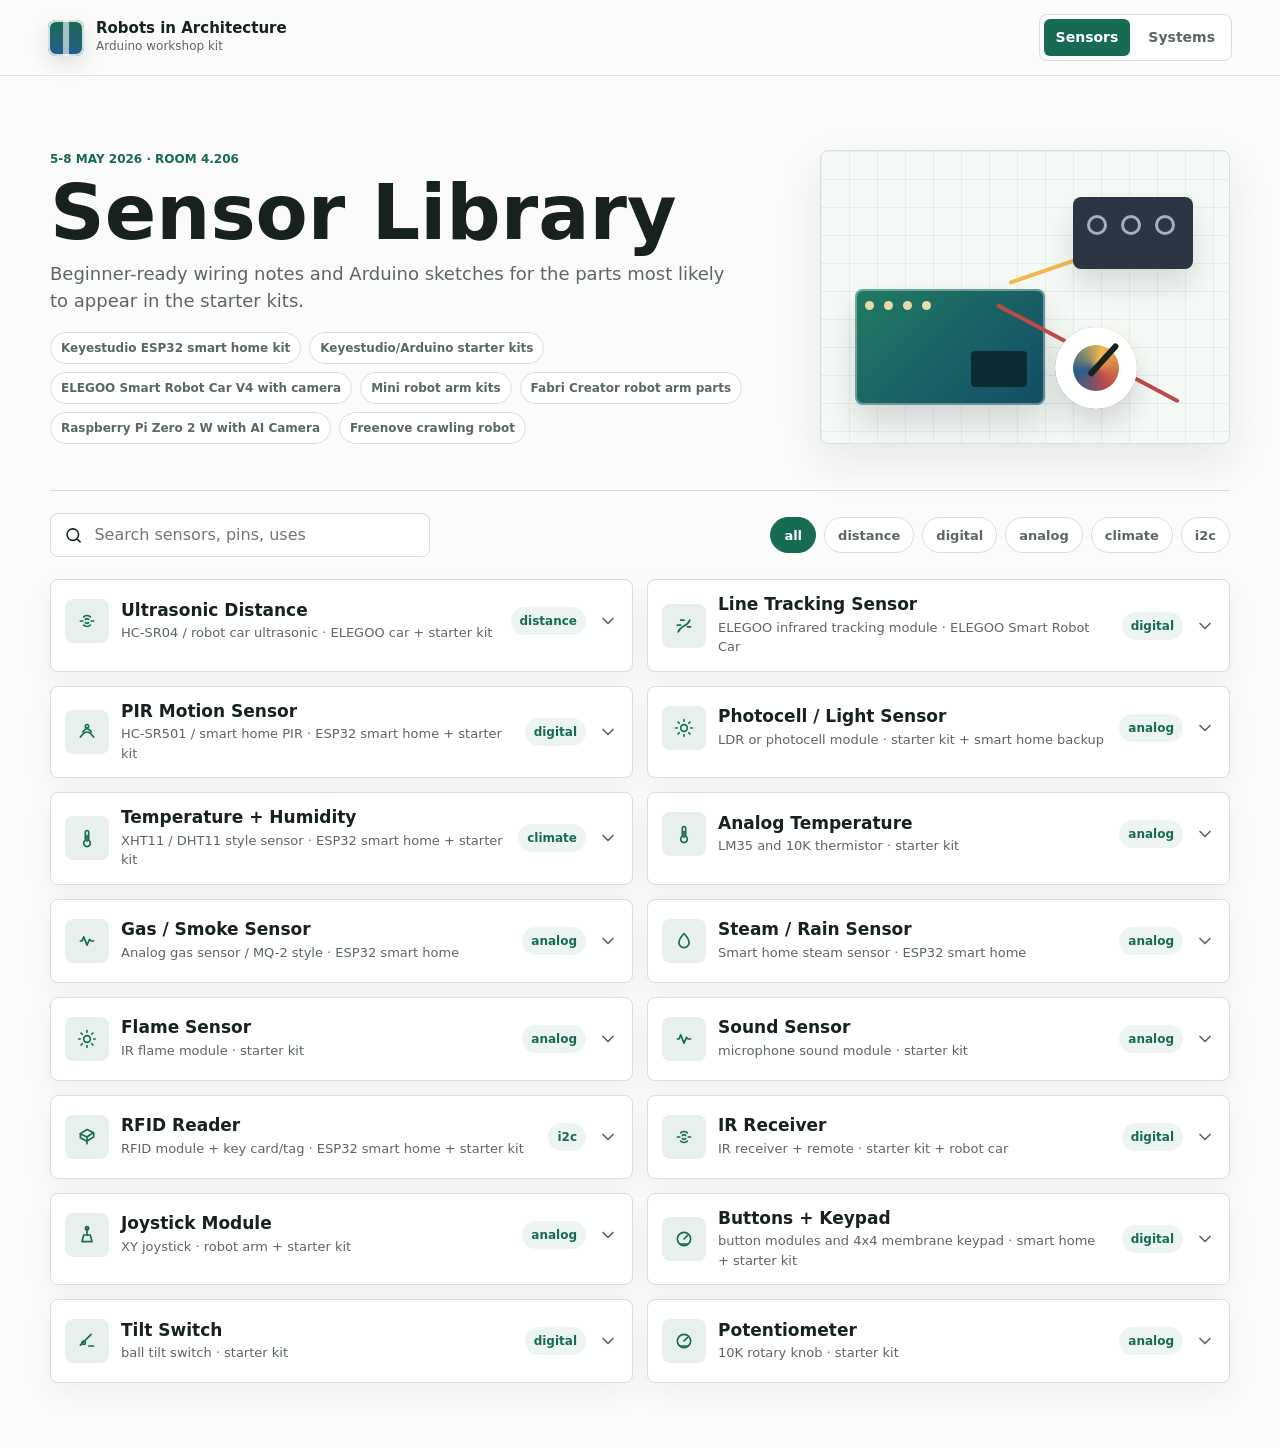
==== index.html @ 3477a8b8 "Build robotics workshop website" ====
<!doctype html>
<html lang="en">
  <head>
    <meta charset="utf-8">
    <meta name="viewport" content="width=device-width, initial-scale=1">
    <title>Robots in Architecture - Sensor Library</title>
    <link rel="stylesheet" href="styles.css">
  </head>
  <body data-page="sensors">
    <header class="topbar">
      <a class="brand" href="index.html" aria-label="Robots in Architecture">
        <span class="brand-mark" aria-hidden="true"></span>
        <span>
          <strong>Robots in Architecture</strong>
          <small>Arduino workshop kit</small>
        </span>
      </a>
      <nav class="nav-links" aria-label="Primary">
        <a class="active" href="index.html">Sensors</a>
        <a href="examples.html">Systems</a>
      </nav>
    </header>

    <main>
      <section class="workshop-strip" aria-labelledby="page-title">
        <div class="workshop-copy">
          <p class="eyebrow">5-8 May 2026 · Room 4.206</p>
          <h1 id="page-title">Sensor Library</h1>
          <p>Beginner-ready wiring notes and Arduino sketches for the parts most likely to appear in the starter kits.</p>
          <div class="inventory-pills" id="inventory-pills" aria-label="Available hardware"></div>
        </div>
        <div class="bench-visual" aria-hidden="true">
          <div class="board">
            <span></span><span></span><span></span><span></span>
            <b></b>
          </div>
          <div class="wire wire-a"></div>
          <div class="wire wire-b"></div>
          <div class="sensor-chip">
            <i></i><i></i><i></i>
          </div>
          <div class="servo-dial"></div>
        </div>
      </section>

      <section class="controls" aria-label="Sensor filters">
        <label class="search">
          <svg viewBox="0 0 24 24" aria-hidden="true"><path d="m21 21-4.3-4.3m2.3-5.2a7.5 7.5 0 1 1-15 0 7.5 7.5 0 0 1 15 0Z"/></svg>
          <input id="sensor-search" type="search" placeholder="Search sensors, pins, uses">
        </label>
        <div class="filter-group" id="sensor-filters" aria-label="Sensor categories"></div>
      </section>

      <section class="grid" id="sensor-grid" aria-live="polite"></section>
    </main>

    <script src="data.js"></script>
    <script src="app.js"></script>
  </body>
</html>
---- styles.css ----
:root {
  --ink: #17211d;
  --muted: #5b6762;
  --line: #d8dfdb;
  --paper: #fbfcfa;
  --panel: #ffffff;
  --soft: #eef4f1;
  --green: #176b53;
  --green-2: #0f8b6e;
  --blue: #265d8d;
  --yellow: #f2b84b;
  --red: #be4b49;
  --shadow: 0 18px 45px rgba(23, 33, 29, 0.09);
}

* {
  box-sizing: border-box;
}

html {
  color-scheme: light;
}

body {
  margin: 0;
  min-width: 320px;
  background: var(--paper);
  color: var(--ink);
  font-family: Inter, ui-sans-serif, system-ui, -apple-system, BlinkMacSystemFont, "Segoe UI", sans-serif;
  line-height: 1.5;
}

a {
  color: inherit;
  text-decoration: none;
}

button,
input {
  font: inherit;
}

.topbar {
  position: sticky;
  top: 0;
  z-index: 20;
  display: flex;
  align-items: center;
  justify-content: space-between;
  gap: 24px;
  min-height: 72px;
  padding: 14px clamp(16px, 4vw, 48px);
  border-bottom: 1px solid rgba(23, 33, 29, 0.12);
  background: rgba(251, 252, 250, 0.94);
  backdrop-filter: blur(16px);
}

.brand {
  display: inline-flex;
  align-items: center;
  gap: 12px;
}

.brand strong,
.brand small {
  display: block;
}

.brand strong {
  font-size: 15px;
  line-height: 1.1;
}

.brand small {
  color: var(--muted);
  font-size: 12px;
}

.brand-mark {
  width: 36px;
  height: 36px;
  border-radius: 8px;
  background:
    linear-gradient(90deg, transparent 42%, rgba(255,255,255,0.6) 42% 58%, transparent 58%),
    linear-gradient(180deg, var(--green), var(--blue));
  box-shadow: inset 0 0 0 2px rgba(255,255,255,0.8), 0 8px 20px rgba(23, 33, 29, 0.12);
}

.nav-links {
  display: flex;
  align-items: center;
  gap: 6px;
  padding: 4px;
  border: 1px solid var(--line);
  border-radius: 8px;
  background: var(--panel);
}

.nav-links a {
  border-radius: 6px;
  padding: 8px 12px;
  color: var(--muted);
  font-size: 14px;
  font-weight: 650;
}

.nav-links a.active,
.nav-links a:hover {
  background: var(--green);
  color: #fff;
}

main {
  width: min(1180px, calc(100vw - 32px));
  margin: 0 auto;
  padding: 28px 0 64px;
}

.workshop-strip {
  display: grid;
  grid-template-columns: minmax(0, 1fr) minmax(260px, 410px);
  gap: clamp(20px, 4vw, 56px);
  align-items: stretch;
  padding: clamp(22px, 5vw, 46px) 0;
  border-bottom: 1px solid var(--line);
}

.workshop-copy {
  align-self: center;
}

.eyebrow {
  margin: 0 0 8px;
  color: var(--green);
  font-size: 12px;
  font-weight: 800;
  letter-spacing: 0;
  text-transform: uppercase;
}

h1,
h2,
h3,
p {
  margin-top: 0;
}

h1 {
  margin-bottom: 10px;
  font-size: clamp(36px, 7vw, 76px);
  line-height: 0.98;
  letter-spacing: 0;
}

h2 {
  margin-bottom: 8px;
  font-size: 28px;
  line-height: 1.1;
  letter-spacing: 0;
}

h3 {
  margin-bottom: 10px;
  font-size: 14px;
  letter-spacing: 0;
}

.workshop-copy p:not(.eyebrow) {
  max-width: 680px;
  margin-bottom: 0;
  color: var(--muted);
  font-size: 18px;
}

.inventory-pills {
  display: flex;
  flex-wrap: wrap;
  gap: 8px;
  max-width: 760px;
  margin-top: 18px;
}

.inventory-pills span {
  border: 1px solid var(--line);
  border-radius: 999px;
  padding: 6px 10px;
  background: #fff;
  color: var(--muted);
  font-size: 12px;
  font-weight: 750;
}

.bench-visual {
  position: relative;
  min-height: 260px;
  overflow: hidden;
  border: 1px solid var(--line);
  border-radius: 8px;
  background:
    linear-gradient(90deg, rgba(23, 107, 83, 0.08) 1px, transparent 1px),
    linear-gradient(180deg, rgba(38, 93, 141, 0.08) 1px, transparent 1px),
    #f6faf7;
  background-size: 28px 28px;
  box-shadow: var(--shadow);
}

.board {
  position: absolute;
  left: 34px;
  bottom: 38px;
  width: 190px;
  height: 116px;
  border-radius: 8px;
  background: linear-gradient(135deg, #217a63, #134d66);
  box-shadow: inset 0 0 0 2px rgba(255,255,255,0.35), 0 18px 34px rgba(23, 33, 29, 0.16);
}

.board span {
  position: relative;
  display: inline-block;
  width: 9px;
  height: 9px;
  margin: 12px 0 0 10px;
  border-radius: 50%;
  background: #e7dca6;
}

.board b {
  position: absolute;
  right: 18px;
  bottom: 18px;
  width: 56px;
  height: 36px;
  border-radius: 4px;
  background: rgba(10, 22, 28, 0.7);
}

.sensor-chip {
  position: absolute;
  right: 36px;
  top: 46px;
  width: 120px;
  height: 72px;
  border-radius: 8px;
  background: #2b3544;
  box-shadow: 0 16px 30px rgba(23, 33, 29, 0.14);
}

.sensor-chip i {
  display: inline-block;
  width: 20px;
  height: 20px;
  margin: 18px 0 0 14px;
  border: 3px solid #9fb2be;
  border-radius: 50%;
}

.servo-dial {
  position: absolute;
  right: 92px;
  bottom: 34px;
  width: 82px;
  height: 82px;
  border-radius: 50%;
  background: conic-gradient(from 20deg, var(--yellow), var(--red), var(--blue), var(--yellow));
  box-shadow: inset 0 0 0 18px #fff, 0 16px 30px rgba(23, 33, 29, 0.16);
}

.servo-dial::after {
  content: "";
  position: absolute;
  left: 38px;
  top: 9px;
  width: 6px;
  height: 42px;
  border-radius: 999px;
  background: var(--ink);
  transform: rotate(42deg);
  transform-origin: 3px 32px;
}

.wire {
  position: absolute;
  height: 4px;
  border-radius: 999px;
  transform-origin: left center;
}

.wire-a {
  left: 188px;
  top: 130px;
  width: 170px;
  background: var(--yellow);
  transform: rotate(-19deg);
}

.wire-b {
  left: 176px;
  top: 152px;
  width: 206px;
  background: var(--red);
  transform: rotate(28deg);
}

.system-diagram {
  display: grid;
  grid-template-columns: 1fr 36px 1fr 36px 1fr;
  align-items: center;
  min-height: 220px;
  padding: 24px;
  border: 1px solid var(--line);
  border-radius: 8px;
  background: #f6faf7;
  box-shadow: var(--shadow);
}

.system-diagram span {
  display: grid;
  place-items: center;
  min-height: 108px;
  border: 1px solid rgba(23, 33, 29, 0.14);
  border-radius: 8px;
  background: #fff;
  color: var(--ink);
  font-weight: 800;
}

.system-diagram i {
  height: 2px;
  background: var(--green);
}

.system-diagram i::after {
  content: "";
  display: block;
  width: 10px;
  height: 10px;
  margin-left: auto;
  margin-top: -4px;
  border-top: 2px solid var(--green);
  border-right: 2px solid var(--green);
  transform: rotate(45deg);
}

.controls {
  display: grid;
  grid-template-columns: minmax(220px, 380px) 1fr;
  gap: 16px;
  align-items: center;
  padding: 22px 0;
}

.search {
  display: flex;
  align-items: center;
  gap: 10px;
  min-height: 44px;
  padding: 0 13px;
  border: 1px solid var(--line);
  border-radius: 8px;
  background: var(--panel);
}

.search svg,
.icon-button svg,
.icon-badge svg,
.chevron {
  width: 20px;
  height: 20px;
  fill: none;
  stroke: currentColor;
  stroke-linecap: round;
  stroke-linejoin: round;
  stroke-width: 2;
}

.search input {
  width: 100%;
  min-width: 0;
  border: 0;
  outline: 0;
  background: transparent;
  color: var(--ink);
}

.filter-group {
  display: flex;
  flex-wrap: wrap;
  gap: 8px;
  justify-content: flex-end;
}

.filter-button {
  min-height: 36px;
  border: 1px solid var(--line);
  border-radius: 999px;
  padding: 0 13px;
  background: #fff;
  color: var(--muted);
  cursor: pointer;
  font-size: 13px;
  font-weight: 750;
}

.filter-button.active,
.filter-button:hover {
  border-color: var(--green);
  background: var(--green);
  color: #fff;
}

.grid {
  display: grid;
  grid-template-columns: repeat(2, minmax(0, 1fr));
  gap: 14px;
}

.card {
  overflow: hidden;
  border: 1px solid var(--line);
  border-radius: 8px;
  background: var(--panel);
  box-shadow: 0 10px 28px rgba(23, 33, 29, 0.05);
}

.card[hidden] {
  display: none;
}

.card-summary {
  display: grid;
  grid-template-columns: 44px minmax(0, 1fr) auto 20px;
  gap: 12px;
  align-items: center;
  width: 100%;
  min-height: 82px;
  border: 0;
  padding: 14px;
  background: transparent;
  color: inherit;
  cursor: pointer;
  text-align: left;
}

.card-summary:hover {
  background: var(--soft);
}

.icon-badge {
  display: grid;
  place-items: center;
  width: 44px;
  height: 44px;
  border-radius: 8px;
  background: rgba(23, 107, 83, 0.1);
  color: var(--green);
}

.system-icon {
  background: rgba(38, 93, 141, 0.1);
  color: var(--blue);
}

.card-title {
  min-width: 0;
}

.card-title strong,
.card-title small {
  display: block;
}

.card-title strong {
  overflow-wrap: anywhere;
  font-size: 17px;
  line-height: 1.2;
}

.card-title small {
  margin-top: 3px;
  color: var(--muted);
  font-size: 13px;
}

.type-chip {
  border-radius: 999px;
  padding: 5px 9px;
  background: #edf5f2;
  color: var(--green);
  font-size: 12px;
  font-weight: 800;
}

.chevron {
  color: var(--muted);
  transition: transform 160ms ease;
}

.card-summary[aria-expanded="true"] .chevron {
  transform: rotate(180deg);
}

.card-panel {
  border-top: 1px solid var(--line);
  padding: 18px;
}

.intro {
  color: var(--muted);
}

.detail-layout {
  display: grid;
  grid-template-columns: repeat(3, minmax(0, 1fr));
  gap: 14px;
  margin: 18px 0;
}

.detail-layout.two-column {
  grid-template-columns: 1fr 1fr;
}

.detail-layout > div {
  min-width: 0;
  border: 1px solid var(--line);
  border-radius: 8px;
  padding: 14px;
  background: #fbfdfc;
}

.pin-list,
.notes {
  margin: 0;
  padding: 0;
  list-style: none;
}

.pin-list li {
  display: flex;
  align-items: center;
  justify-content: space-between;
  gap: 10px;
  min-height: 32px;
  border-top: 1px solid #e8edea;
  color: var(--muted);
  font-size: 13px;
}

.pin-list li:first-child {
  border-top: 0;
}

.pin-list strong {
  color: var(--ink);
  font-size: 12px;
  text-align: right;
}

.notes li {
  position: relative;
  margin-bottom: 8px;
  padding-left: 16px;
  color: var(--muted);
  font-size: 14px;
}

.notes li::before {
  content: "";
  position: absolute;
  left: 0;
  top: 0.72em;
  width: 6px;
  height: 6px;
  border-radius: 50%;
  background: var(--green-2);
}

.code-shell {
  position: relative;
  overflow: hidden;
  border: 1px solid #1f2b29;
  border-radius: 8px;
  background: #101716;
}

pre {
  max-height: 440px;
  margin: 0;
  overflow: auto;
  padding: 18px;
}

code {
  color: #dbe9e4;
  font-family: "Cascadia Mono", "SFMono-Regular", Consolas, monospace;
  font-size: 13px;
  line-height: 1.55;
  white-space: pre;
}

.icon-button {
  display: inline-flex;
  align-items: center;
  gap: 7px;
  min-height: 34px;
  border: 1px solid rgba(255,255,255,0.18);
  border-radius: 6px;
  padding: 0 10px;
  background: rgba(255,255,255,0.08);
  color: #fff;
  cursor: pointer;
  font-size: 12px;
  font-weight: 800;
}

.copy-button {
  position: absolute;
  right: 10px;
  top: 10px;
  z-index: 2;
}

.copy-button.copied {
  background: var(--green);
}

.actuator-band {
  display: grid;
  grid-template-columns: 190px 1fr;
  gap: 18px;
  align-items: start;
  padding: 22px 0;
  border-bottom: 1px solid var(--line);
}

.actuator-grid {
  display: grid;
  grid-template-columns: repeat(4, minmax(0, 1fr));
  gap: 12px;
}

.actuator-card {
  min-width: 0;
  border: 1px solid var(--line);
  border-radius: 8px;
  padding: 14px;
  background: #fff;
}

.actuator-card h3 {
  margin-bottom: 6px;
  font-size: 16px;
}

.actuator-card p,
.actuator-card dd {
  color: var(--muted);
  font-size: 13px;
}

.actuator-card p {
  margin-bottom: 12px;
}

dl,
dd {
  margin: 0;
}

dt {
  margin-top: 8px;
  color: var(--ink);
  font-size: 12px;
  font-weight: 800;
}

.examples-grid {
  padding-top: 22px;
}

.system-pattern {
  margin: 12px 0 18px;
  border-left: 4px solid var(--yellow);
  padding: 10px 12px;
  background: #fff8e9;
  color: #513a09;
  font-weight: 750;
}

@media (max-width: 980px) {
  .workshop-strip,
  .controls,
  .actuator-band {
    grid-template-columns: 1fr;
  }

  .filter-group {
    justify-content: flex-start;
  }

  .detail-layout,
  .detail-layout.two-column,
  .actuator-grid {
    grid-template-columns: repeat(2, minmax(0, 1fr));
  }
}

@media (max-width: 720px) {
  .topbar {
    align-items: stretch;
    flex-direction: column;
    gap: 12px;
  }

  .nav-links {
    width: 100%;
  }

  .nav-links a {
    flex: 1;
    text-align: center;
  }

  main {
    width: min(100vw - 24px, 1180px);
    padding-top: 16px;
  }

  .workshop-strip {
    padding-top: 18px;
  }

  h1 {
    font-size: 42px;
  }

  .workshop-copy p:not(.eyebrow) {
    font-size: 16px;
  }

  .grid,
  .detail-layout,
  .detail-layout.two-column,
  .actuator-grid {
    grid-template-columns: 1fr;
  }

  .card-summary {
    grid-template-columns: 40px minmax(0, 1fr) 20px;
    min-height: 76px;
  }

  .type-chip {
    display: none;
  }

  .bench-visual,
  .system-diagram {
    min-height: 210px;
  }

  .system-diagram {
    grid-template-columns: 1fr;
    gap: 10px;
  }

  .system-diagram i {
    width: 2px;
    height: 20px;
    margin: 0 auto;
  }

  .system-diagram i::after {
    margin-left: -4px;
    margin-top: 12px;
    transform: rotate(135deg);
  }
}
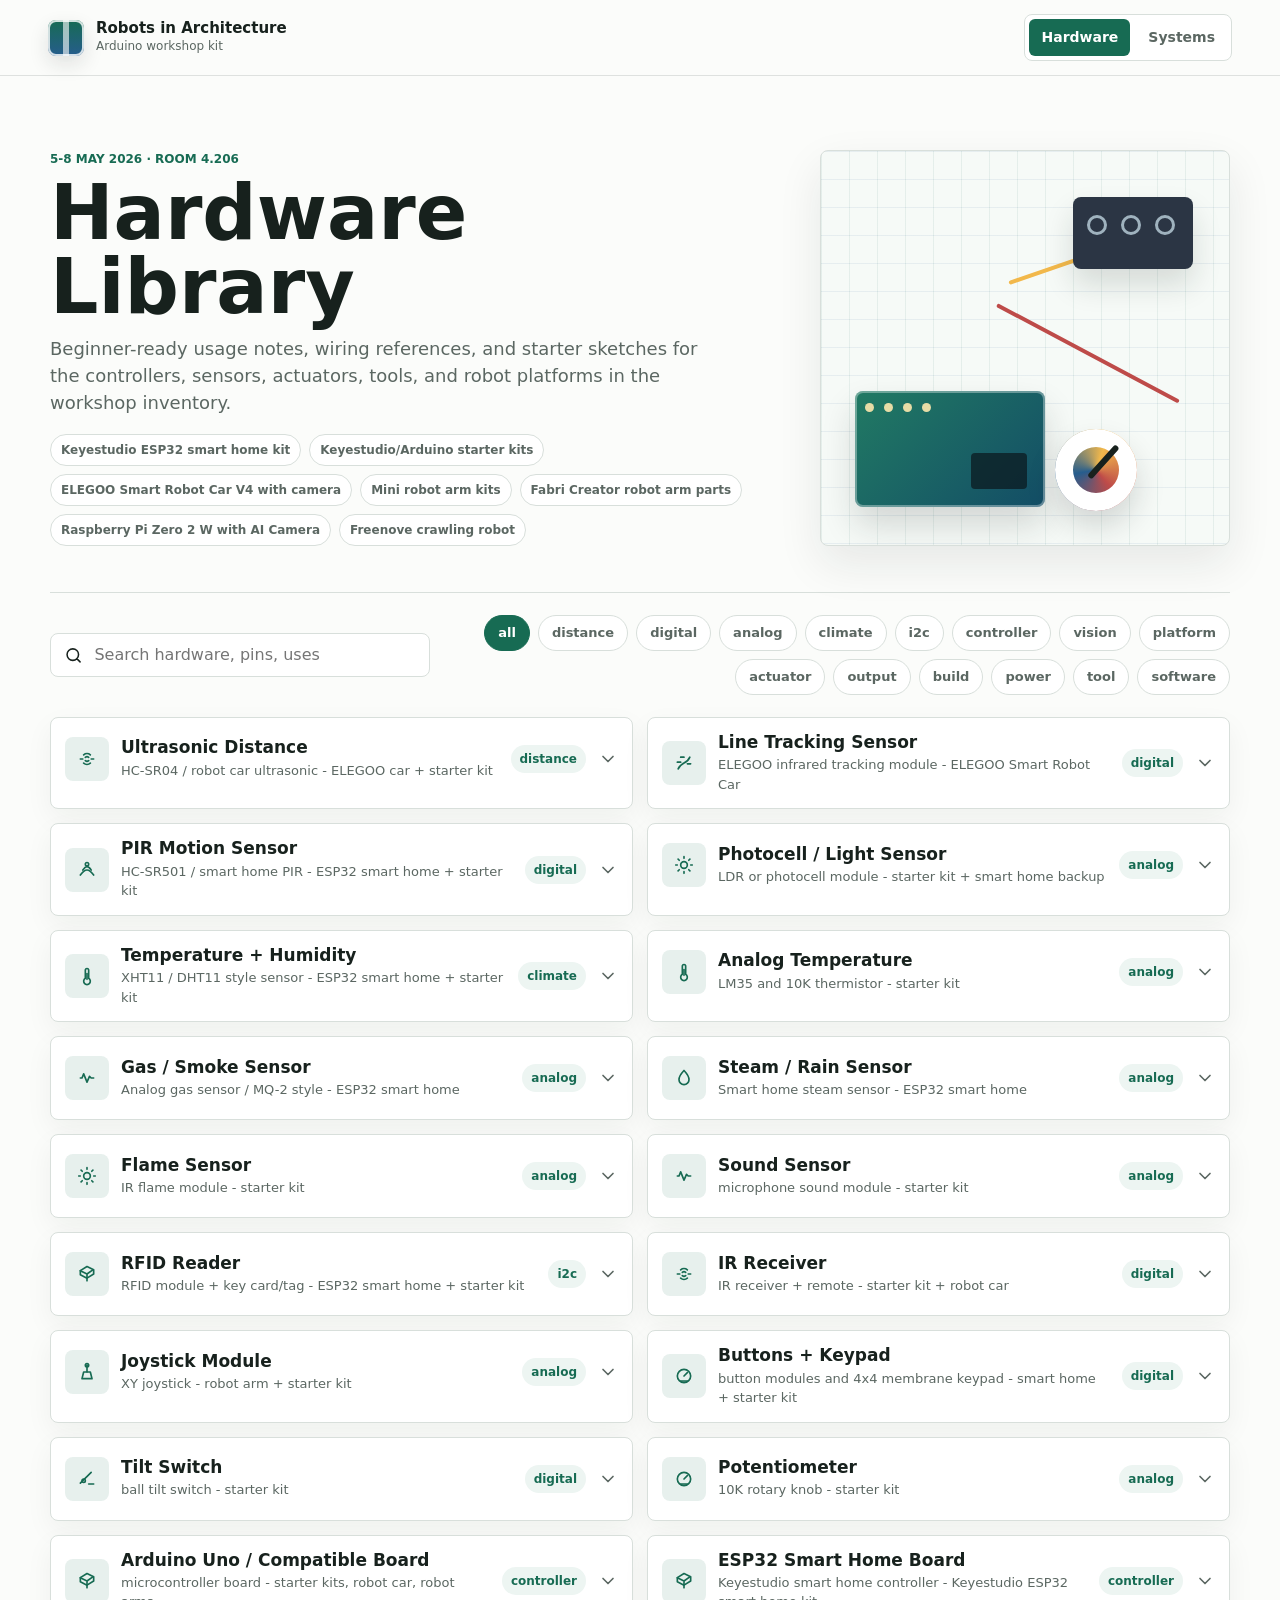
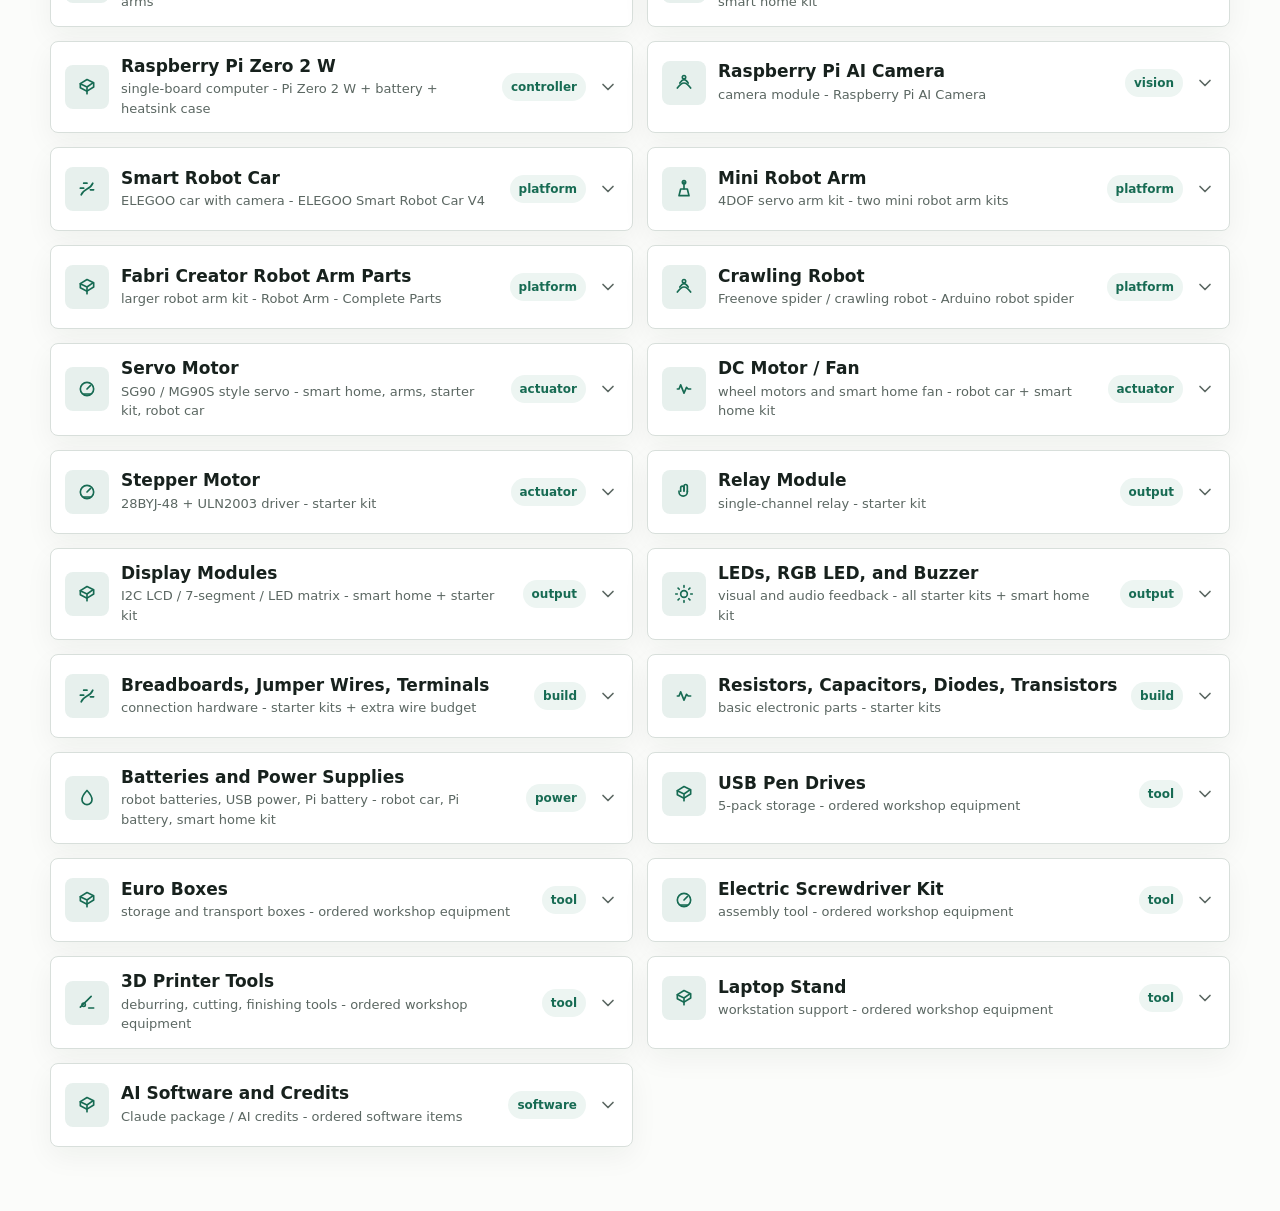
==== commit 659f527f: "Expand workshop guide to all hardware" ====
--- a/index.html
+++ b/index.html
@@ -3,7 +3,7 @@
   <head>
     <meta charset="utf-8">
     <meta name="viewport" content="width=device-width, initial-scale=1">
-    <title>Robots in Architecture - Sensor Library</title>
+    <title>Robots in Architecture - Hardware Library</title>
     <link rel="stylesheet" href="styles.css">
   </head>
   <body data-page="sensors">
@@ -16,7 +16,7 @@
         </span>
       </a>
       <nav class="nav-links" aria-label="Primary">
-        <a class="active" href="index.html">Sensors</a>
+        <a class="active" href="index.html">Hardware</a>
         <a href="examples.html">Systems</a>
       </nav>
     </header>
@@ -25,8 +25,8 @@
       <section class="workshop-strip" aria-labelledby="page-title">
         <div class="workshop-copy">
           <p class="eyebrow">5-8 May 2026 · Room 4.206</p>
-          <h1 id="page-title">Sensor Library</h1>
-          <p>Beginner-ready wiring notes and Arduino sketches for the parts most likely to appear in the starter kits.</p>
+          <h1 id="page-title">Hardware Library</h1>
+          <p>Beginner-ready usage notes, wiring references, and starter sketches for the controllers, sensors, actuators, tools, and robot platforms in the workshop inventory.</p>
           <div class="inventory-pills" id="inventory-pills" aria-label="Available hardware"></div>
         </div>
         <div class="bench-visual" aria-hidden="true">
@@ -43,12 +43,12 @@
         </div>
       </section>
 
-      <section class="controls" aria-label="Sensor filters">
+      <section class="controls" aria-label="Hardware filters">
         <label class="search">
           <svg viewBox="0 0 24 24" aria-hidden="true"><path d="m21 21-4.3-4.3m2.3-5.2a7.5 7.5 0 1 1-15 0 7.5 7.5 0 0 1 15 0Z"/></svg>
-          <input id="sensor-search" type="search" placeholder="Search sensors, pins, uses">
+          <input id="sensor-search" type="search" placeholder="Search hardware, pins, uses">
         </label>
-        <div class="filter-group" id="sensor-filters" aria-label="Sensor categories"></div>
+        <div class="filter-group" id="sensor-filters" aria-label="Hardware categories"></div>
       </section>
 
       <section class="grid" id="sensor-grid" aria-live="polite"></section>
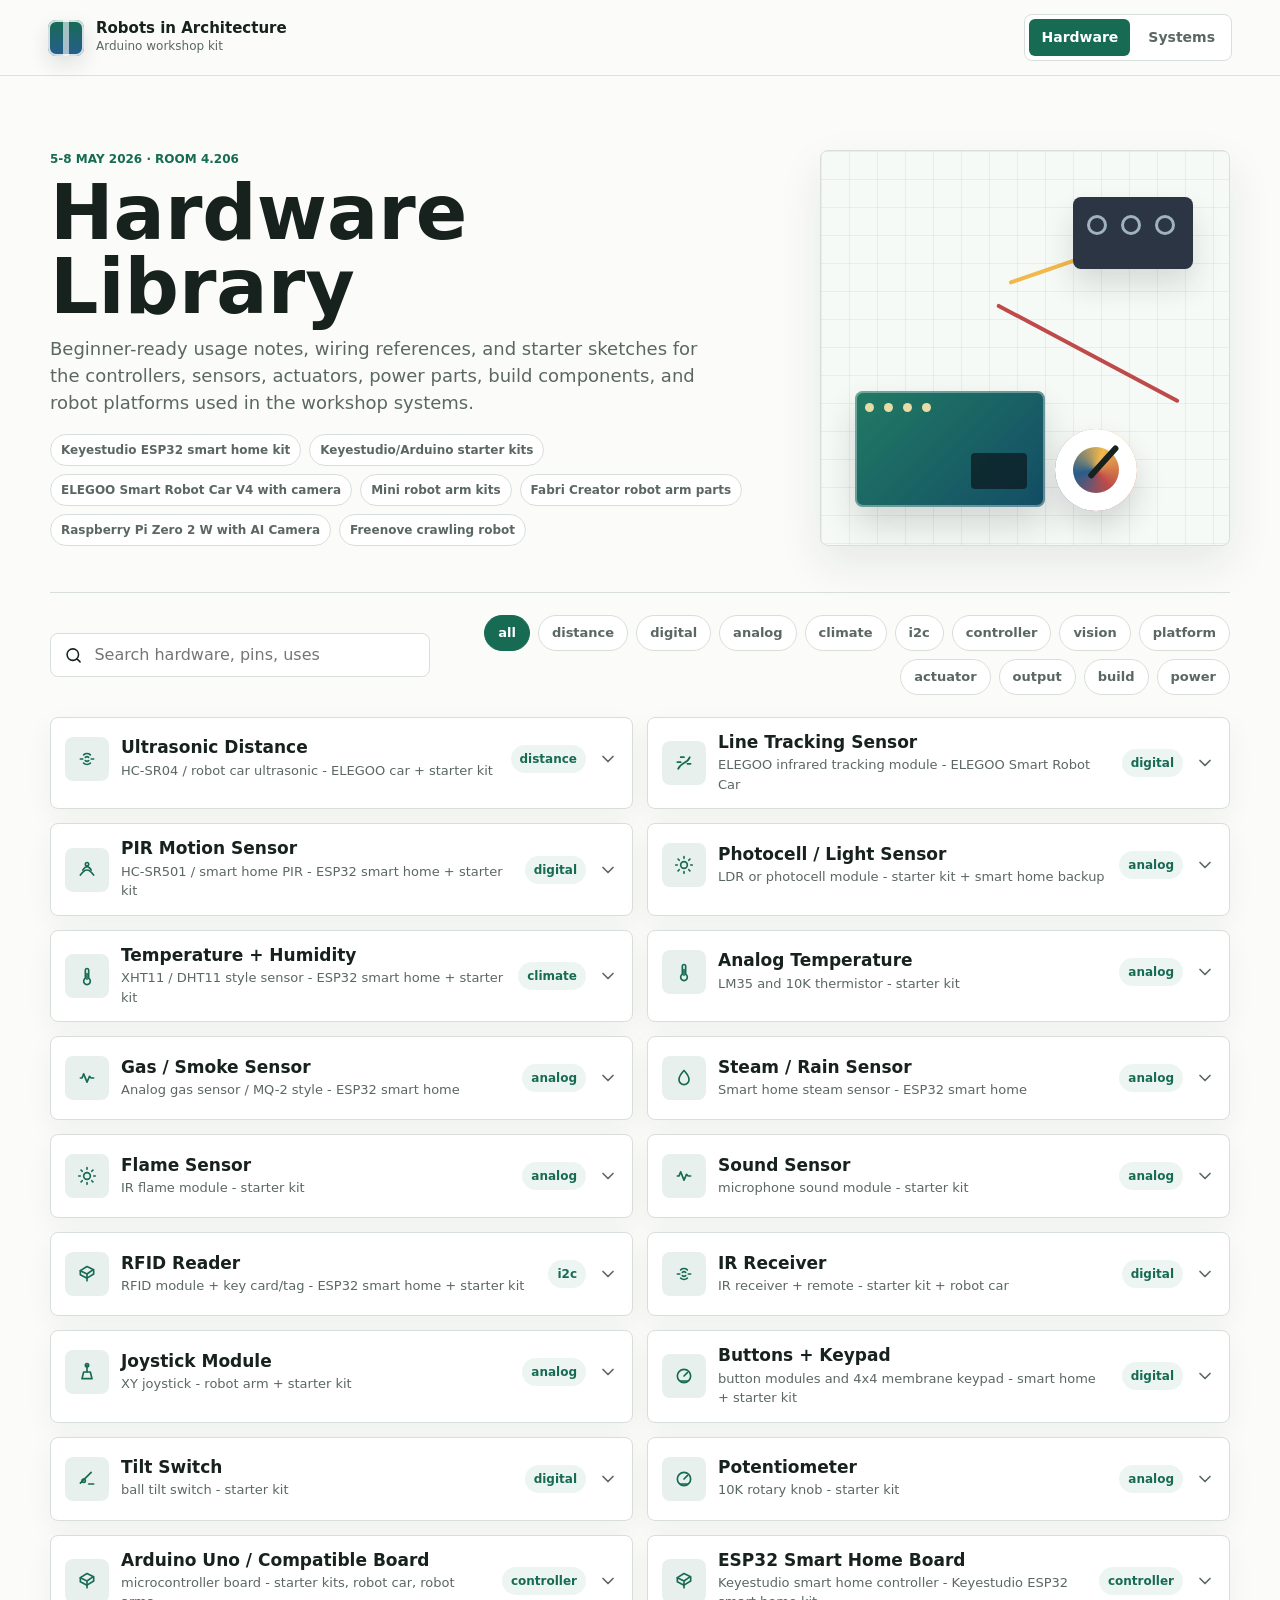
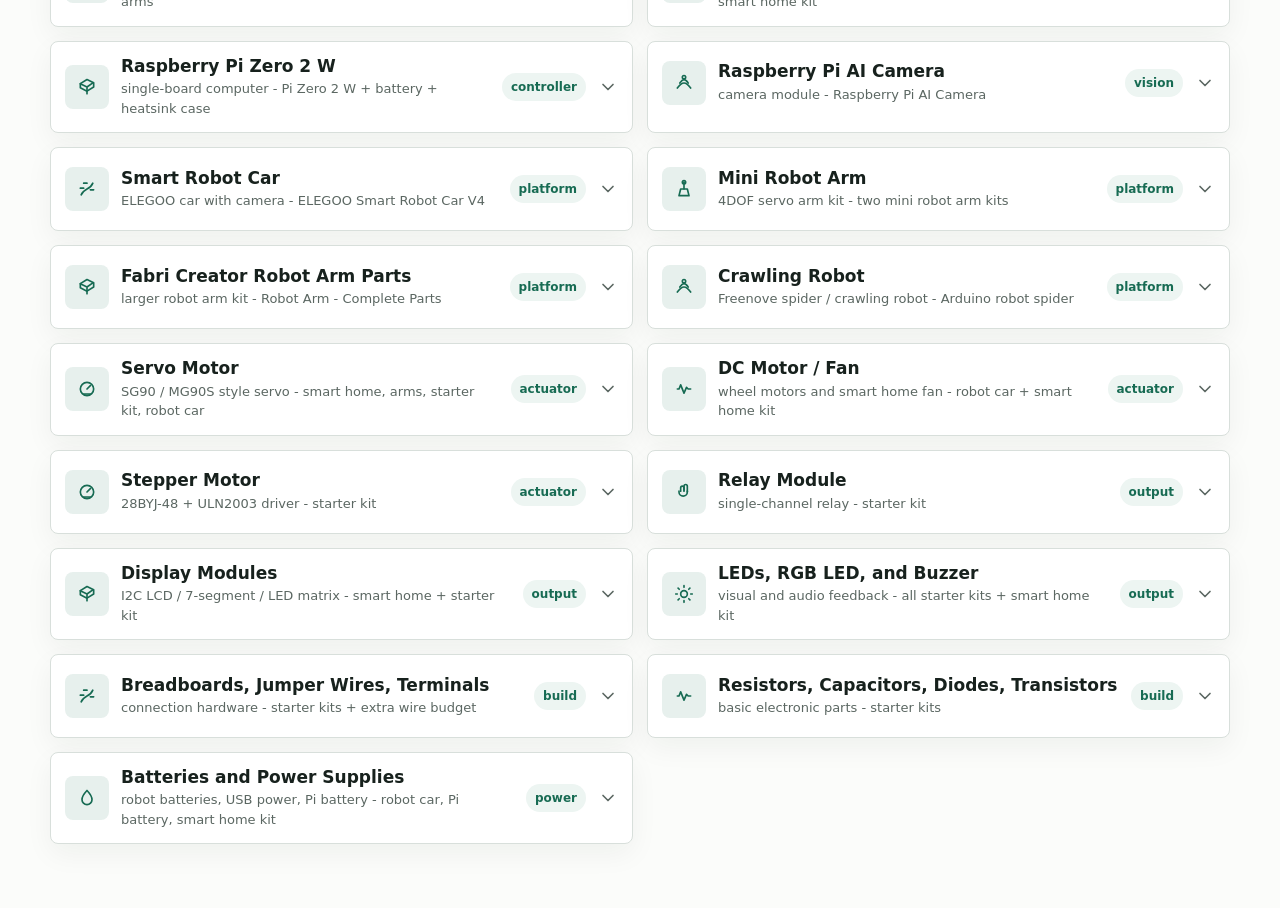
==== commit f219c392: "Remove unrelated support items from hardware guide" ====
--- a/index.html
+++ b/index.html
@@ -26,7 +26,7 @@
         <div class="workshop-copy">
           <p class="eyebrow">5-8 May 2026 · Room 4.206</p>
           <h1 id="page-title">Hardware Library</h1>
-          <p>Beginner-ready usage notes, wiring references, and starter sketches for the controllers, sensors, actuators, tools, and robot platforms in the workshop inventory.</p>
+          <p>Beginner-ready usage notes, wiring references, and starter sketches for the controllers, sensors, actuators, power parts, build components, and robot platforms used in the workshop systems.</p>
           <div class="inventory-pills" id="inventory-pills" aria-label="Available hardware"></div>
         </div>
         <div class="bench-visual" aria-hidden="true">
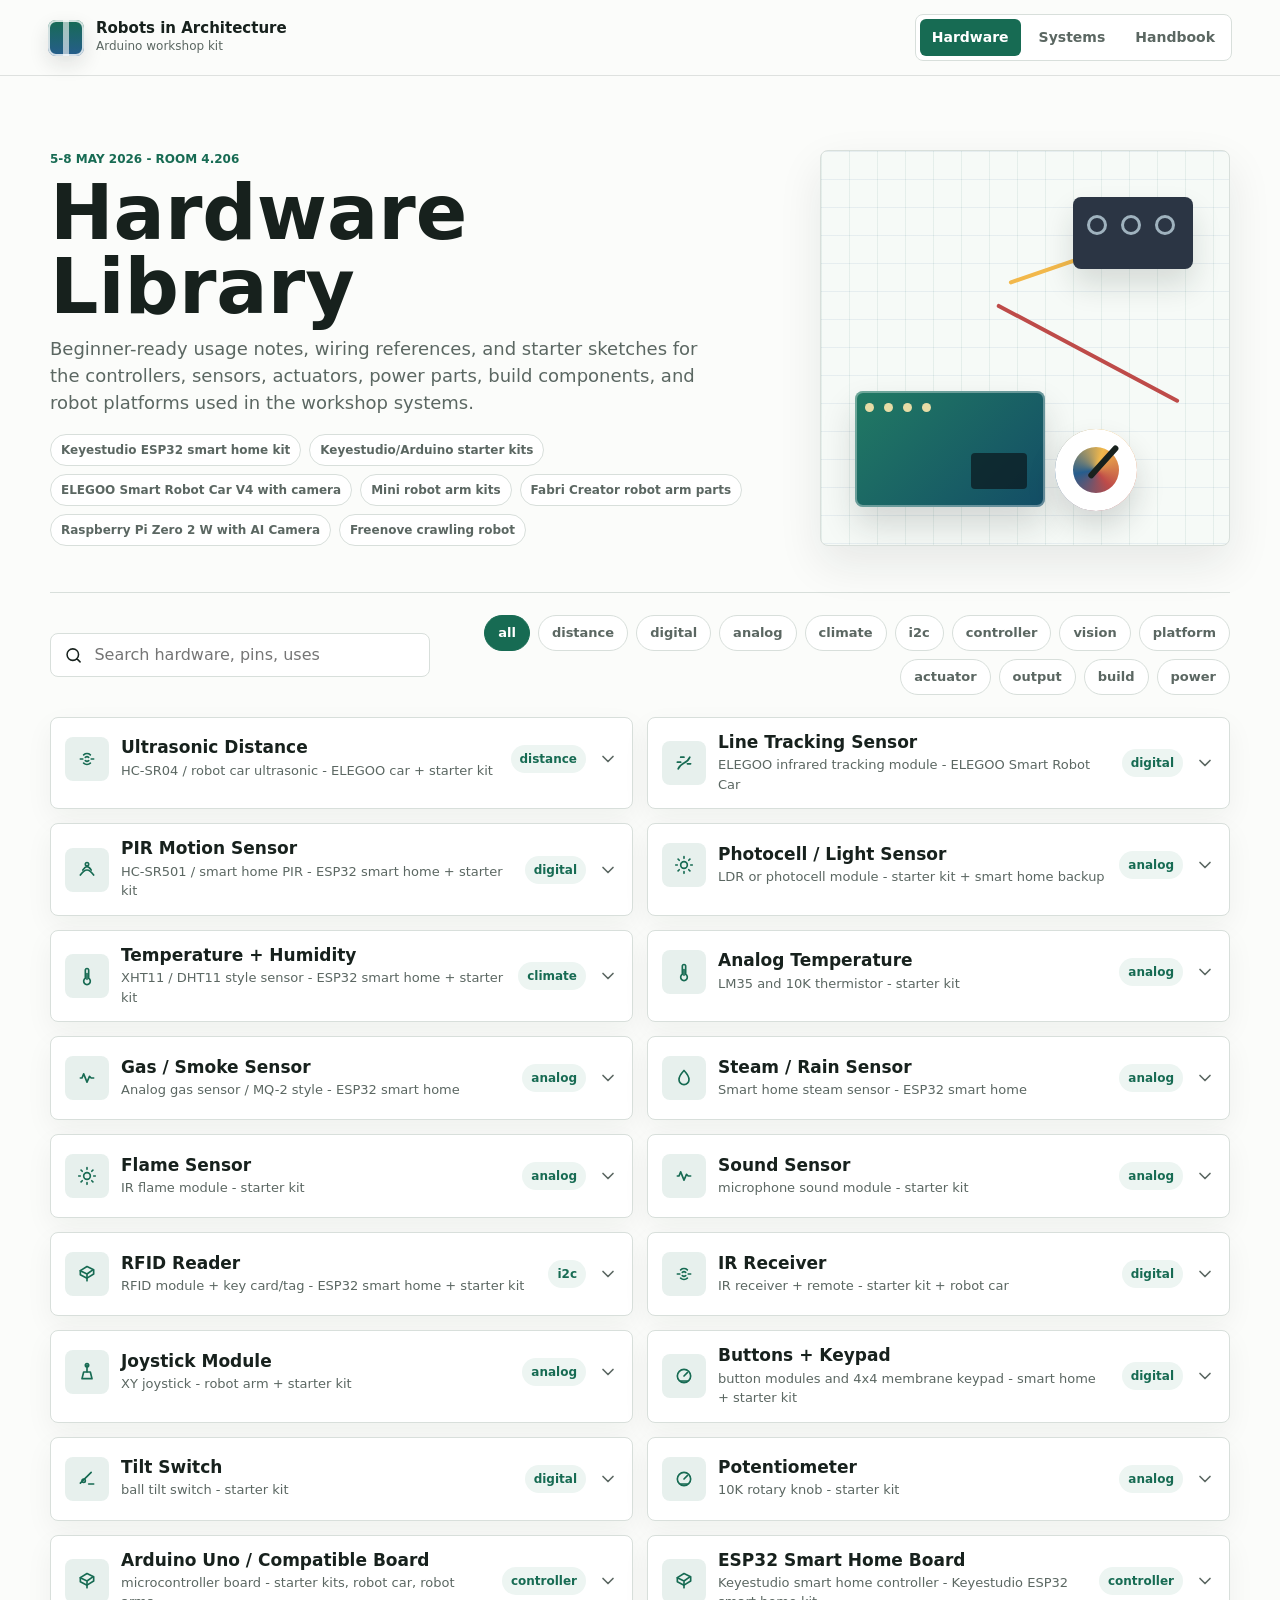
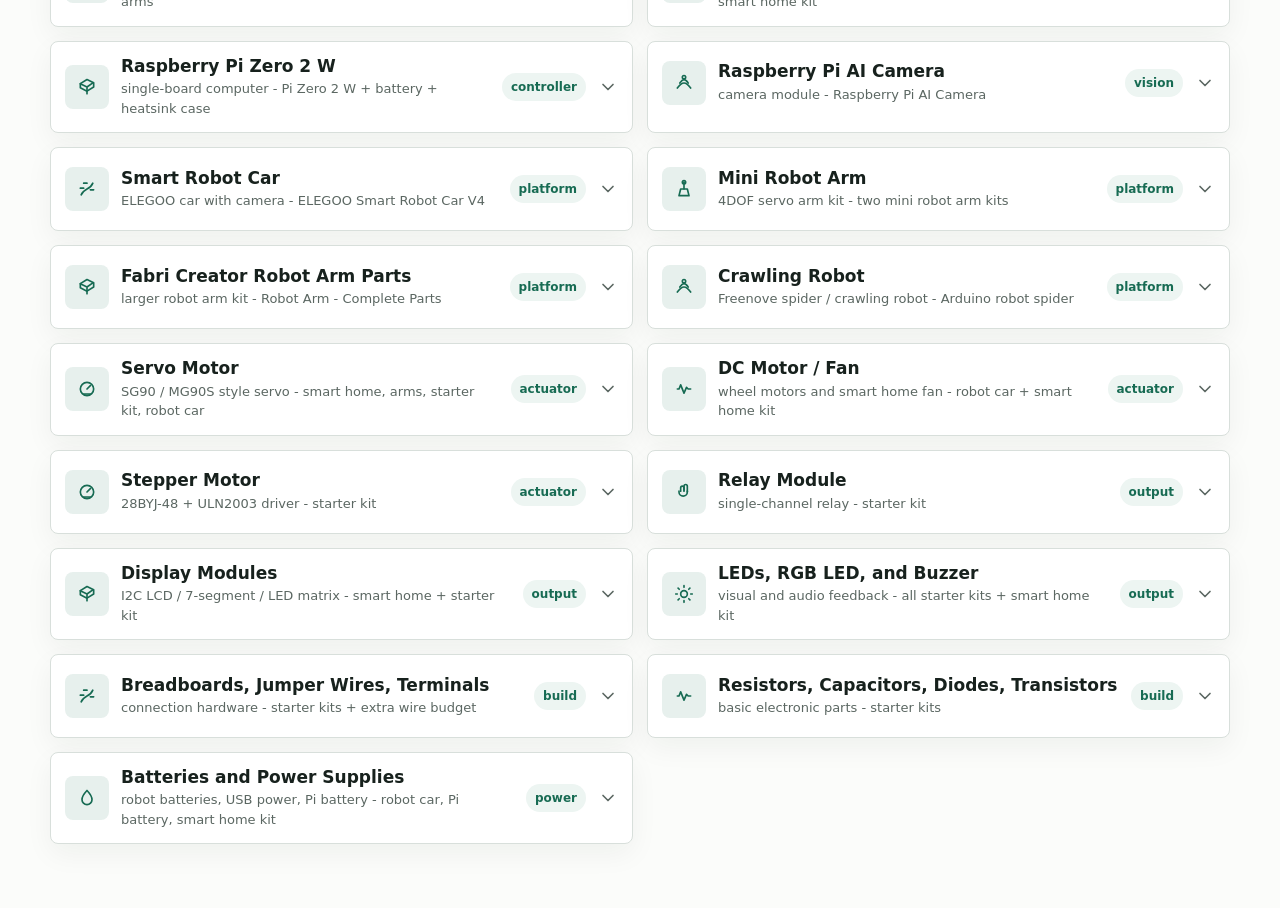
==== commit a9892d09: "Add beginner electronics handbook" ====
--- a/index.html
+++ b/index.html
@@ -18,13 +18,14 @@
       <nav class="nav-links" aria-label="Primary">
         <a class="active" href="index.html">Hardware</a>
         <a href="examples.html">Systems</a>
+        <a href="guide.html">Handbook</a>
       </nav>
     </header>
 
     <main>
       <section class="workshop-strip" aria-labelledby="page-title">
         <div class="workshop-copy">
-          <p class="eyebrow">5-8 May 2026 · Room 4.206</p>
+          <p class="eyebrow">5-8 May 2026 - Room 4.206</p>
           <h1 id="page-title">Hardware Library</h1>
           <p>Beginner-ready usage notes, wiring references, and starter sketches for the controllers, sensors, actuators, power parts, build components, and robot platforms used in the workshop systems.</p>
           <div class="inventory-pills" id="inventory-pills" aria-label="Available hardware"></div>
--- a/styles.css
+++ b/styles.css
@@ -127,6 +127,7 @@
 
 .workshop-copy {
   align-self: center;
+  min-width: 0;
 }
 
 .eyebrow {
@@ -687,11 +688,166 @@
   font-weight: 750;
 }
 
+.guide-stack {
+  display: grid;
+  gap: 12px;
+  align-content: center;
+  min-height: 260px;
+  border: 1px solid var(--line);
+  border-radius: 8px;
+  padding: 24px;
+  background: #f6faf7;
+  box-shadow: var(--shadow);
+}
+
+.guide-stack span {
+  border: 1px solid var(--line);
+  border-radius: 8px;
+  padding: 14px 16px;
+  background: #fff;
+  font-weight: 850;
+}
+
+.guide-layout {
+  display: grid;
+  grid-template-columns: 220px minmax(0, 1fr);
+  gap: 28px;
+  padding-top: 24px;
+}
+
+.guide-toc {
+  position: sticky;
+  top: 96px;
+  align-self: start;
+  display: grid;
+  gap: 4px;
+  border: 1px solid var(--line);
+  border-radius: 8px;
+  padding: 10px;
+  background: #fff;
+}
+
+.guide-toc a {
+  border-radius: 6px;
+  padding: 8px 10px;
+  color: var(--muted);
+  font-size: 13px;
+  font-weight: 750;
+}
+
+.guide-toc a:hover {
+  background: var(--soft);
+  color: var(--green);
+}
+
+.guide-content {
+  display: grid;
+  gap: 18px;
+}
+
+.guide-section {
+  border: 1px solid var(--line);
+  border-radius: 8px;
+  padding: clamp(18px, 3vw, 28px);
+  background: #fff;
+}
+
+.guide-section.warning-section {
+  border-color: rgba(190, 75, 73, 0.35);
+  background: #fff8f7;
+}
+
+.step-grid,
+.two-info {
+  display: grid;
+  grid-template-columns: repeat(2, minmax(0, 1fr));
+  gap: 12px;
+}
+
+.step-grid article,
+.two-info > div {
+  border: 1px solid var(--line);
+  border-radius: 8px;
+  padding: 14px;
+  background: #fbfdfc;
+}
+
+.step-grid strong {
+  display: block;
+  margin-bottom: 6px;
+}
+
+.step-grid p,
+.two-info p {
+  margin-bottom: 0;
+  color: var(--muted);
+  font-size: 14px;
+}
+
+.reference-table {
+  overflow-x: auto;
+  border: 1px solid var(--line);
+  border-radius: 8px;
+}
+
+.reference-table table {
+  width: 100%;
+  min-width: 620px;
+  border-collapse: collapse;
+  background: #fff;
+}
+
+.reference-table th,
+.reference-table td {
+  border-bottom: 1px solid var(--line);
+  padding: 11px 12px;
+  text-align: left;
+  vertical-align: top;
+  font-size: 14px;
+}
+
+.reference-table th {
+  background: var(--soft);
+  color: var(--ink);
+  font-size: 12px;
+  text-transform: uppercase;
+}
+
+.reference-table tr:last-child td {
+  border-bottom: 0;
+}
+
+.reference-table td:first-child {
+  color: var(--ink);
+  font-weight: 800;
+}
+
+.guide-list {
+  margin: 0;
+  padding-left: 20px;
+  color: var(--muted);
+}
+
+.guide-list li {
+  margin-bottom: 8px;
+}
+
+.guide-list.ordered {
+  padding-left: 22px;
+}
+
 @media (max-width: 980px) {
   .workshop-strip,
   .controls,
-  .actuator-band {
+  .actuator-band,
+  .guide-layout {
     grid-template-columns: 1fr;
+  }
+
+  .guide-toc {
+    position: static;
+    display: flex;
+    flex-wrap: wrap;
   }
 
   .filter-group {
@@ -706,6 +862,11 @@
 }
 
 @media (max-width: 720px) {
+  html,
+  body {
+    overflow-x: hidden;
+  }
+
   .topbar {
     align-items: stretch;
     flex-direction: column;
@@ -714,15 +875,23 @@
 
   .nav-links {
     width: 100%;
+    min-width: 0;
+    overflow: hidden;
+    gap: 0;
+    padding: 3px;
   }
 
   .nav-links a {
     flex: 1;
+    min-width: 0;
+    padding-inline: 4px;
+    font-size: 12px;
     text-align: center;
   }
 
   main {
-    width: min(100vw - 24px, 1180px);
+    width: calc(100vw - 24px);
+    max-width: 1180px;
     padding-top: 16px;
   }
 
@@ -731,7 +900,8 @@
   }
 
   h1 {
-    font-size: 42px;
+    overflow-wrap: anywhere;
+    font-size: 34px;
   }
 
   .workshop-copy p:not(.eyebrow) {
@@ -741,7 +911,9 @@
   .grid,
   .detail-layout,
   .detail-layout.two-column,
-  .actuator-grid {
+  .actuator-grid,
+  .step-grid,
+  .two-info {
     grid-template-columns: 1fr;
   }
 
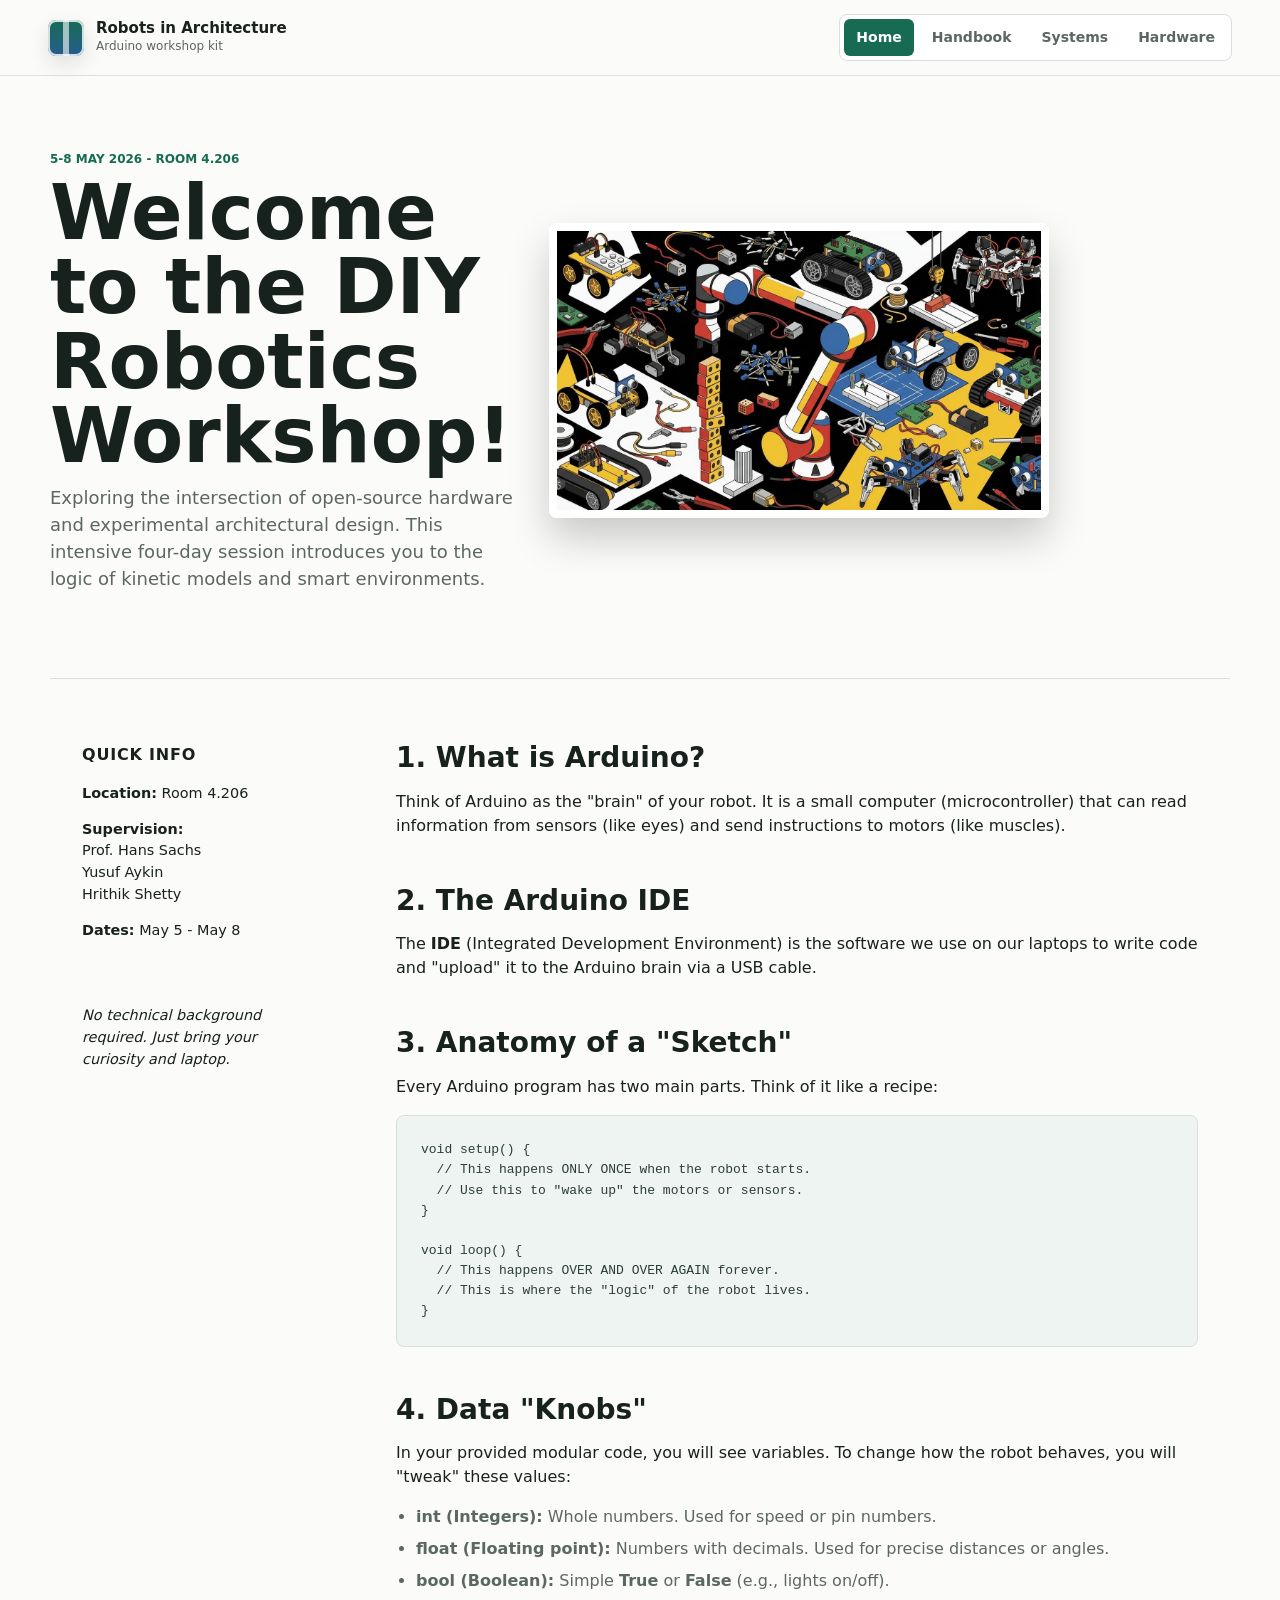
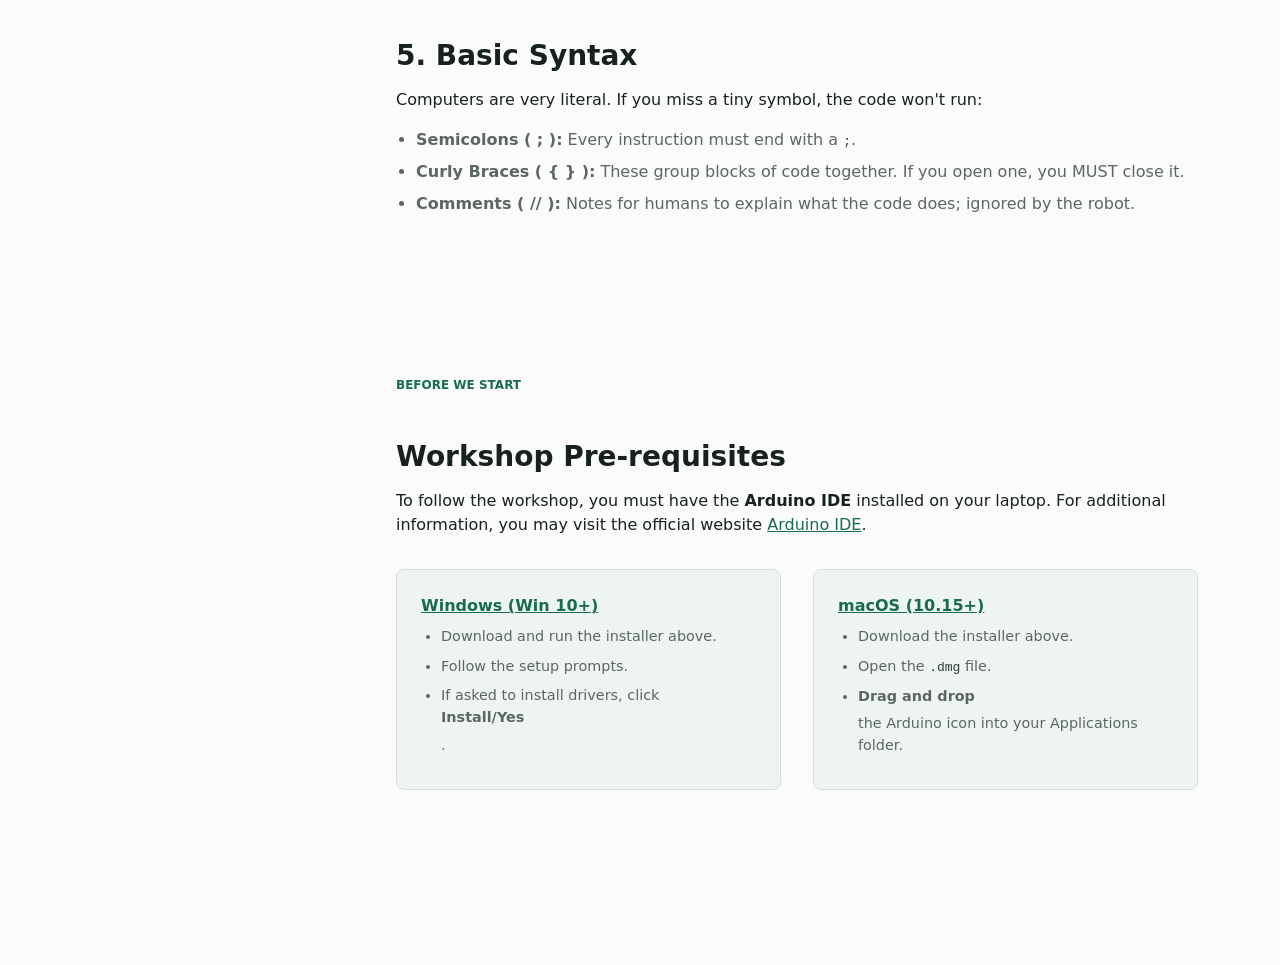
==== commit 7dab9cfa: "home_page_update" ====
--- a/index.html
+++ b/index.html
@@ -3,10 +3,87 @@
   <head>
     <meta charset="utf-8">
     <meta name="viewport" content="width=device-width, initial-scale=1">
-    <title>Robots in Architecture - Hardware Library</title>
+    <title>Robots in Architecture - Home</title>
     <link rel="stylesheet" href="styles.css">
+    <style>
+      /* Custom tweaks to match Handbook aesthetics more closely on Home page */
+      .home-hero {
+        display: flex;
+        align-items: center;
+        justify-content: space-between;
+        gap: 2rem;
+        padding-bottom: 2.5rem; /* Reduced to move the line upwards */
+      }
+      .workshop-copy-custom {
+        flex: 0 0 65%; /* Extended width for better text flow */
+      }
+      .home-poster {
+        flex: 0 0 auto;
+        max-width: 500px;
+        width: 100%;
+        border-radius: 8px;
+        box-shadow: 0 20px 40px rgba(0,0,0,0.2);
+        border: 8px solid white;
+        object-fit: cover;
+        margin-right: -4rem; /* Expand/Move towards the right */
+      }
+      .home-content-layout {
+        display: grid;
+        grid-template-columns: 250px 1fr;
+        gap: 4rem;
+        max-width: 1200px;
+        margin: 0 auto;
+        padding: 4rem 2rem 4rem; /* Increased top padding to match prerequisites spacing */
+      }
+      .home-aside {
+        font-size: 0.9rem;
+        color: var(--text-muted);
+        border-right: 1px solid var(--border);
+        padding-right: 2rem;
+      }
+      .home-aside h3 {
+        color: var(--text);
+        margin-bottom: 1rem;
+        font-size: 1rem;
+        text-transform: uppercase;
+        letter-spacing: 0.05em;
+      }
+      .home-main h2 {
+        margin-top: 3rem;
+        border-bottom: 1px solid var(--border);
+        padding-bottom: 0.5rem;
+      }
+      .home-main h2:first-child {
+        margin-top: 0;
+      }
+      .home-main pre {
+        background: var(--soft);
+        color: var(--ink);
+        padding: 1.5rem;
+        border-radius: 8px;
+        overflow-x: auto;
+        border: 1px solid var(--line);
+      }
+      .home-main code {
+        color: #2c3e3a; /* Darker font color for better readability */
+        font-family: "Cascadia Mono", "SFMono-Regular", Consolas, monospace;
+        font-size: 13px;
+      }
+      .home-section {
+        margin-bottom: 3rem;
+      }
+      @media (max-width: 1100px) {
+        .home-poster { margin-right: 0; }
+        .workshop-copy-custom { flex: 1; }
+      }
+      @media (max-width: 1000px) {
+        .home-hero { flex-direction: column; text-align: center; }
+        .home-content-layout { grid-template-columns: 1fr; }
+        .home-aside { border-right: none; border-bottom: 1px solid var(--border); padding-bottom: 2rem; margin-bottom: 2rem; }
+      }
+    </style>
   </head>
-  <body data-page="sensors">
+  <body data-page="home">
     <header class="topbar">
       <a class="brand" href="index.html" aria-label="Robots in Architecture">
         <span class="brand-mark" aria-hidden="true"></span>
@@ -16,43 +93,98 @@
         </span>
       </a>
       <nav class="nav-links" aria-label="Primary">
-        <a class="active" href="index.html">Hardware</a>
+        <a class="active" href="index.html">Home</a>
+        <a href="guide.html">Handbook</a>
         <a href="examples.html">Systems</a>
-        <a href="guide.html">Handbook</a>
+        <a href="hardware.html">Hardware</a>
       </nav>
     </header>
 
     <main>
-      <section class="workshop-strip" aria-labelledby="page-title">
-        <div class="workshop-copy">
-          <p class="eyebrow">5-8 May 2026 - Room 4.206</p>
-          <h1 id="page-title">Hardware Library</h1>
-          <p>Beginner-ready usage notes, wiring references, and starter sketches for the controllers, sensors, actuators, power parts, build components, and robot platforms used in the workshop systems.</p>
-          <div class="inventory-pills" id="inventory-pills" aria-label="Available hardware"></div>
-        </div>
-        <div class="bench-visual" aria-hidden="true">
-          <div class="board">
-            <span></span><span></span><span></span><span></span>
-            <b></b>
+      <section class="workshop-strip guide-hero">
+        <div class="home-hero" style="max-width: 1200px; margin: 0 auto; width: 100%;">
+          <div class="workshop-copy workshop-copy-custom">
+            <p class="eyebrow">5-8 May 2026 - Room 4.206</p>
+            <h1>Welcome to the DIY Robotics Workshop!</h1>
+            <p>Exploring the intersection of open-source hardware and experimental architectural design. This intensive four-day session introduces you to the logic of kinetic models and smart environments.</p>
           </div>
-          <div class="wire wire-a"></div>
-          <div class="wire wire-b"></div>
-          <div class="sensor-chip">
-            <i></i><i></i><i></i>
-          </div>
-          <div class="servo-dial"></div>
+          <img src="images/welcome_poster.jpg" alt="Workshop Poster" class="home-poster">
         </div>
       </section>
 
-      <section class="controls" aria-label="Hardware filters">
-        <label class="search">
-          <svg viewBox="0 0 24 24" aria-hidden="true"><path d="m21 21-4.3-4.3m2.3-5.2a7.5 7.5 0 1 1-15 0 7.5 7.5 0 0 1 15 0Z"/></svg>
-          <input id="sensor-search" type="search" placeholder="Search hardware, pins, uses">
-        </label>
-        <div class="filter-group" id="sensor-filters" aria-label="Hardware categories"></div>
-      </section>
+      <div class="home-content-layout">
+        <aside class="home-aside">
+          <h3>Quick Info</h3>
+          <p><strong>Location:</strong> Room 4.206</p>
+          <p><strong>Supervision:</strong><br>Prof. Hans Sachs<br>Yusuf Aykin<br>Hrithik Shetty</p>
+          <p><strong>Dates:</strong> May 5 - May 8</p>
+          <hr style="margin: 2rem 0; border: 0; border-top: 1px solid var(--border);">
+          <p><em>No technical background required. Just bring your curiosity and laptop.</em></p>
+        </aside>
 
-      <section class="grid" id="sensor-grid" aria-live="polite"></section>
+        <article class="home-main">
+          <section class="home-section">
+            <h2>1. What is Arduino?</h2>
+            <p>Think of Arduino as the "brain" of your robot. It is a small computer (microcontroller) that can read information from sensors (like eyes) and send instructions to motors (like muscles).</p>
+            
+            <h2>2. The Arduino IDE</h2>
+            <p>The <strong>IDE</strong> (Integrated Development Environment) is the software we use on our laptops to write code and "upload" it to the Arduino brain via a USB cable.</p>
+
+            <h2>3. Anatomy of a "Sketch"</h2>
+            <p>Every Arduino program has two main parts. Think of it like a recipe:</p>
+            <pre><code>void setup() {
+  // This happens ONLY ONCE when the robot starts.
+  // Use this to "wake up" the motors or sensors.
+}
+
+void loop() {
+  // This happens OVER AND OVER AGAIN forever.
+  // This is where the "logic" of the robot lives.
+}</code></pre>
+
+            <h2>4. Data "Knobs"</h2>
+            <p>In your provided modular code, you will see variables. To change how the robot behaves, you will "tweak" these values:</p>
+            <ul class="guide-list">
+              <li><strong>int (Integers):</strong> Whole numbers. Used for speed or pin numbers.</li>
+              <li><strong>float (Floating point):</strong> Numbers with decimals. Used for precise distances or angles.</li>
+              <li><strong>bool (Boolean):</strong> Simple <strong>True</strong> or <strong>False</strong> (e.g., lights on/off).</li>
+            </ul>
+
+            <h2>5. Basic Syntax</h2>
+            <p>Computers are very literal. If you miss a tiny symbol, the code won't run:</p>
+            <ul class="guide-list">
+              <li><strong>Semicolons ( ; ):</strong> Every instruction must end with a <code>;</code>.</li>
+              <li><strong>Curly Braces ( { } ):</strong> These group blocks of code together. If you open one, you MUST close it.</li>
+              <li><strong>Comments ( // ):</strong> Notes for humans to explain what the code does; ignored by the robot.</li>
+            </ul>
+
+            <section class="home-section" id="prerequisites" style="margin-top: 6rem; padding-top: 4rem; border-top: 1px solid var(--border);">
+              <p class="eyebrow">Before we start</p>
+              <h2>Workshop Pre-requisites</h2>
+              <p>To follow the workshop, you must have the <strong>Arduino IDE</strong> installed on your laptop. For additional information, you may visit the official website <a href="https://www.arduino.cc/en/software" target="_blank" style="color: var(--green); text-decoration: underline;">Arduino IDE</a>.</p>
+
+              <div class="step-grid" style="display: grid; grid-template-columns: 1fr 1fr; gap: 2rem; margin-top: 2rem;">
+                  <article style="background: var(--soft); padding: 1.5rem; border-radius: 8px;">
+                      <a href="https://downloads.arduino.cc/arduino-ide/arduino-ide_latest_Windows_64bit.exe" style="display: block; margin-bottom: 0.5rem; color: var(--green); font-weight: bold; text-decoration: underline;">Windows (Win 10+)</a>
+                      <ul class="guide-list" style="font-size: 0.9rem;">
+                          <li>Download and run the installer above.</li>
+                          <li>Follow the setup prompts.</li>
+                          <li>If asked to install drivers, click <strong>Install/Yes</strong>.</li>
+                      </ul>
+                  </article>
+                  <article style="background: var(--soft); padding: 1.5rem; border-radius: 8px;">
+                      <a href="https://downloads.arduino.cc/arduino-ide/arduino-ide_latest_macOS_64bit.dmg" style="display: block; margin-bottom: 0.5rem; color: var(--green); font-weight: bold; text-decoration: underline;">macOS (10.15+)</a>
+                      <ul class="guide-list" style="font-size: 0.9rem;">
+                          <li>Download the installer above.</li>
+                          <li>Open the <code>.dmg</code> file.</li>
+                          <li><strong>Drag and drop</strong> the Arduino icon into your Applications folder.</li>
+                      </ul>
+                  </article>
+              </div>
+            </section>
+          </section>
+        </article>
+      </div>
     </main>
 
     <script src="data.js"></script>
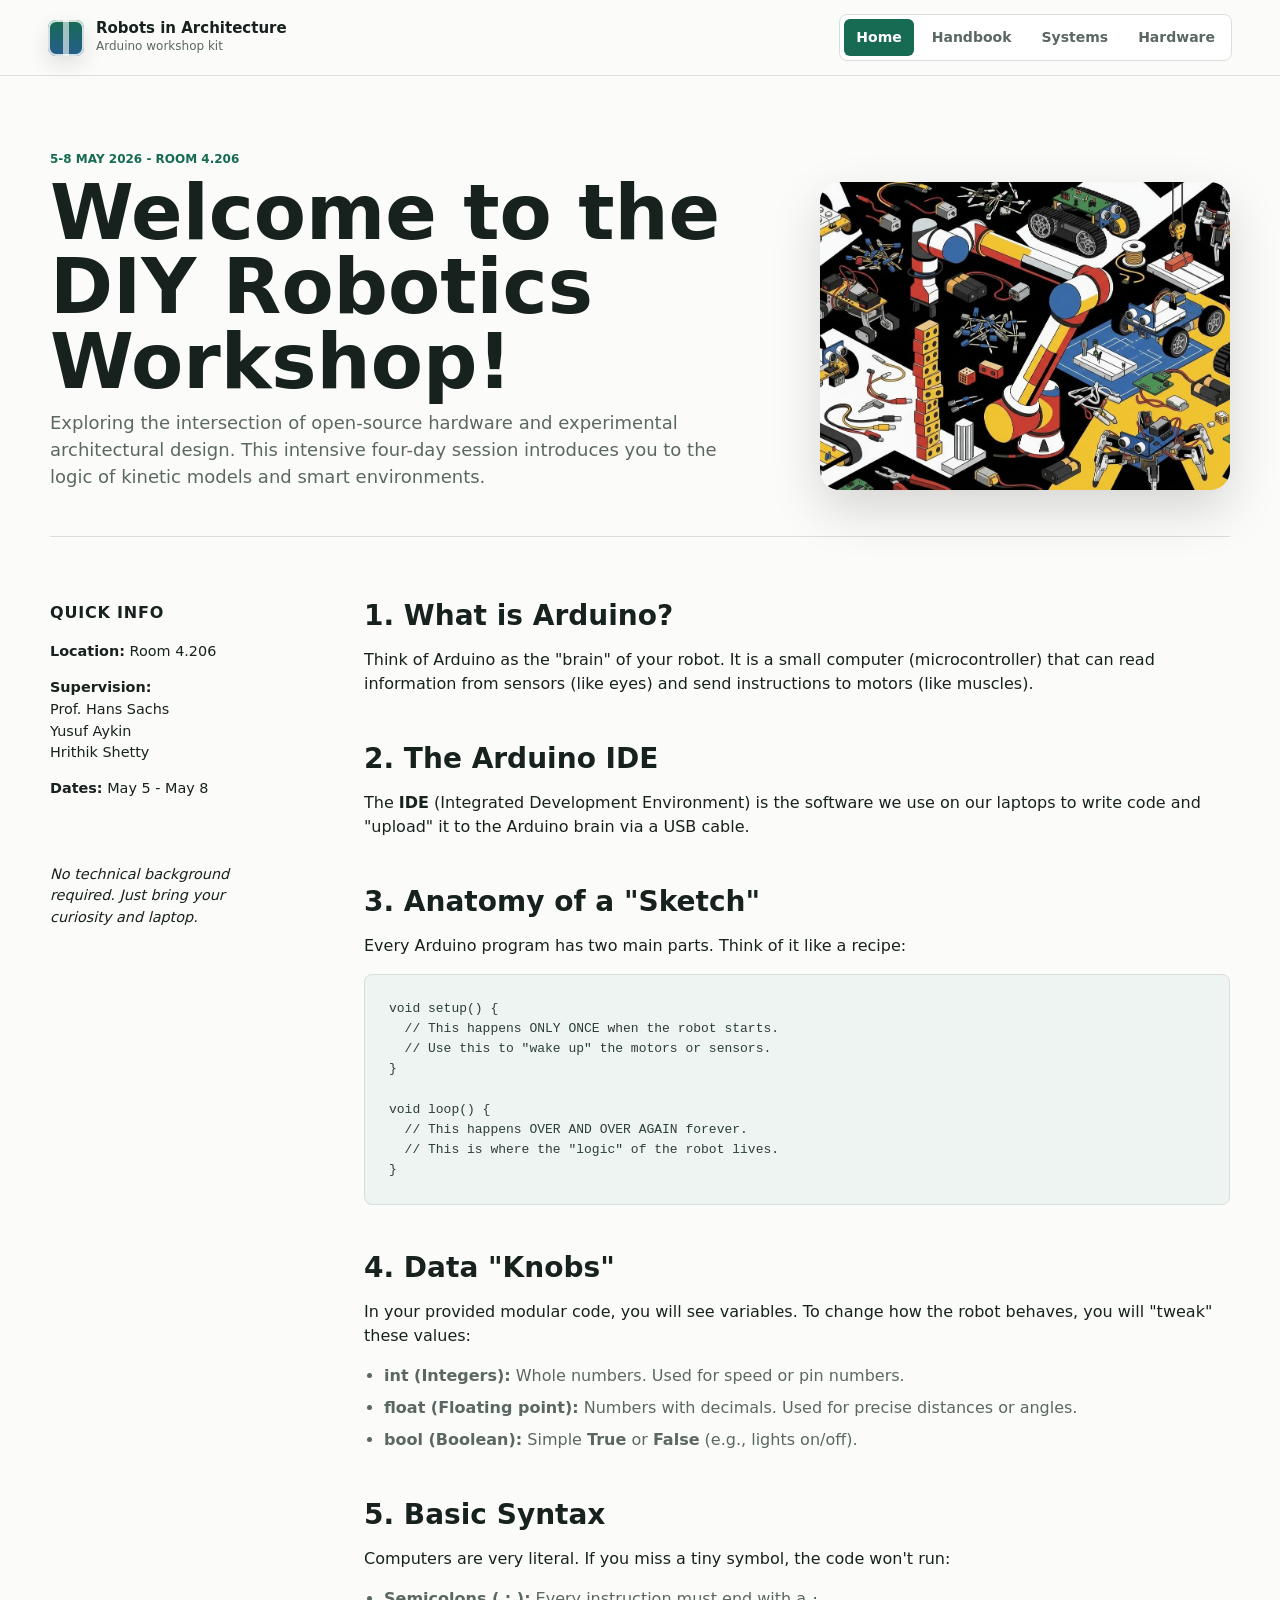
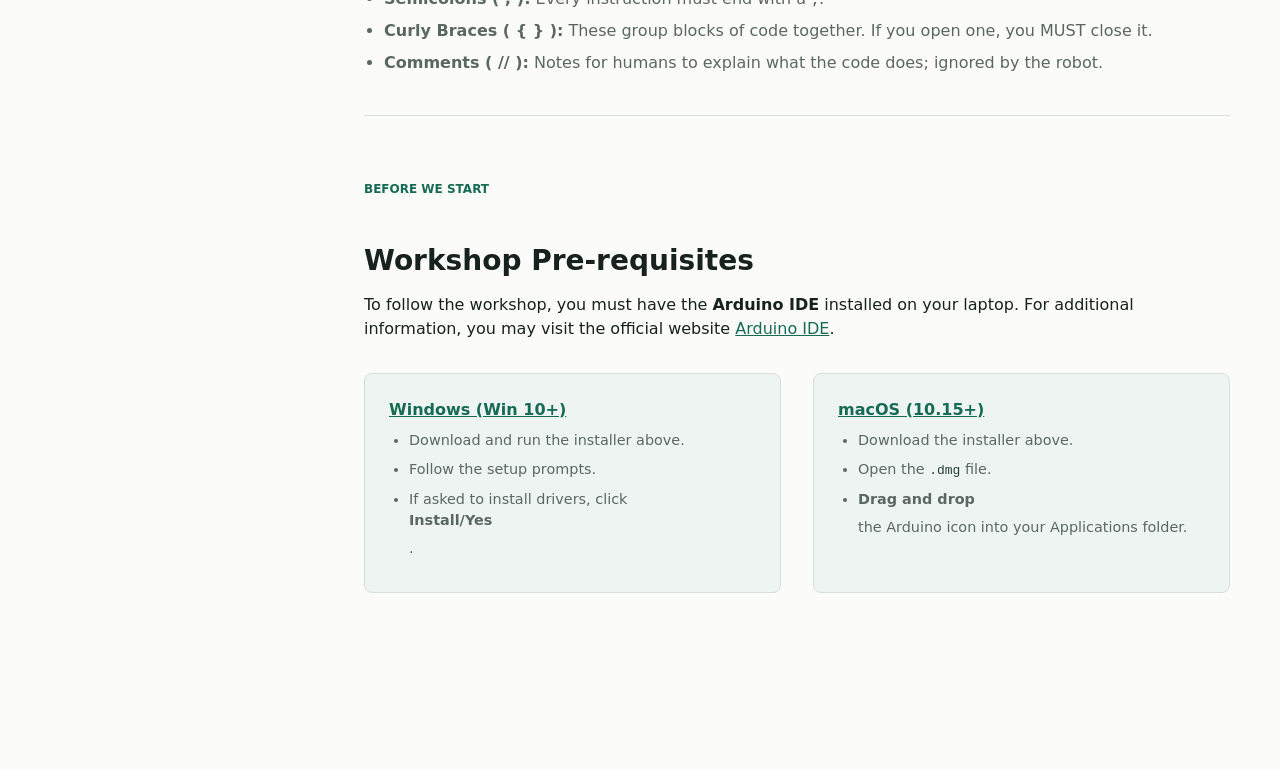
==== commit 0146f001: "final_home_page_refinements" ====
--- a/index.html
+++ b/index.html
@@ -7,33 +7,22 @@
     <link rel="stylesheet" href="styles.css">
     <style>
       /* Custom tweaks to match Handbook aesthetics more closely on Home page */
-      .home-hero {
-        display: flex;
-        align-items: center;
-        justify-content: space-between;
-        gap: 2rem;
-        padding-bottom: 2.5rem; /* Reduced to move the line upwards */
-      }
-      .workshop-copy-custom {
-        flex: 0 0 65%; /* Extended width for better text flow */
-      }
       .home-poster {
-        flex: 0 0 auto;
-        max-width: 500px;
         width: 100%;
-        border-radius: 8px;
-        box-shadow: 0 20px 40px rgba(0,0,0,0.2);
-        border: 8px solid white;
+        max-width: 410px; /* Matching the max-width of the second column in global workshop-strip */
+        border-radius: 20px;
+        box-shadow: 0 20px 50px rgba(0,0,0,0.15);
+        border: none;
         object-fit: cover;
-        margin-right: -4rem; /* Expand/Move towards the right */
+        margin-top: 32px; /* Horizontally align top with "Welcome" text (below eyebrow) */
       }
       .home-content-layout {
         display: grid;
         grid-template-columns: 250px 1fr;
         gap: 4rem;
-        max-width: 1200px;
+        max-width: 1180px;
         margin: 0 auto;
-        padding: 4rem 2rem 4rem; /* Increased top padding to match prerequisites spacing */
+        padding: 4rem 0;
       }
       .home-aside {
         font-size: 0.9rem;
@@ -72,12 +61,7 @@
       .home-section {
         margin-bottom: 3rem;
       }
-      @media (max-width: 1100px) {
-        .home-poster { margin-right: 0; }
-        .workshop-copy-custom { flex: 1; }
-      }
       @media (max-width: 1000px) {
-        .home-hero { flex-direction: column; text-align: center; }
         .home-content-layout { grid-template-columns: 1fr; }
         .home-aside { border-right: none; border-bottom: 1px solid var(--border); padding-bottom: 2rem; margin-bottom: 2rem; }
       }
@@ -102,14 +86,12 @@
 
     <main>
       <section class="workshop-strip guide-hero">
-        <div class="home-hero" style="max-width: 1200px; margin: 0 auto; width: 100%;">
-          <div class="workshop-copy workshop-copy-custom">
-            <p class="eyebrow">5-8 May 2026 - Room 4.206</p>
-            <h1>Welcome to the DIY Robotics Workshop!</h1>
-            <p>Exploring the intersection of open-source hardware and experimental architectural design. This intensive four-day session introduces you to the logic of kinetic models and smart environments.</p>
-          </div>
-          <img src="images/welcome_poster.jpg" alt="Workshop Poster" class="home-poster">
+        <div class="workshop-copy">
+          <p class="eyebrow">5-8 May 2026 - Room 4.206</p>
+          <h1>Welcome to the DIY Robotics Workshop!</h1>
+          <p>Exploring the intersection of open-source hardware and experimental architectural design. This intensive four-day session introduces you to the logic of kinetic models and smart environments.</p>
         </div>
+        <img src="images/welcome_poster.jpg" alt="Workshop Poster" class="home-poster">
       </section>
 
       <div class="home-content-layout">
@@ -158,7 +140,9 @@
               <li><strong>Comments ( // ):</strong> Notes for humans to explain what the code does; ignored by the robot.</li>
             </ul>
 
-            <section class="home-section" id="prerequisites" style="margin-top: 6rem; padding-top: 4rem; border-top: 1px solid var(--border);">
+            <hr style="margin: 2.5rem 0 0; border: 0; border-top: 1px solid var(--line);">
+
+            <section class="home-section" id="prerequisites" style="padding-top: 4rem;">
               <p class="eyebrow">Before we start</p>
               <h2>Workshop Pre-requisites</h2>
               <p>To follow the workshop, you must have the <strong>Arduino IDE</strong> installed on your laptop. For additional information, you may visit the official website <a href="https://www.arduino.cc/en/software" target="_blank" style="color: var(--green); text-decoration: underline;">Arduino IDE</a>.</p>
